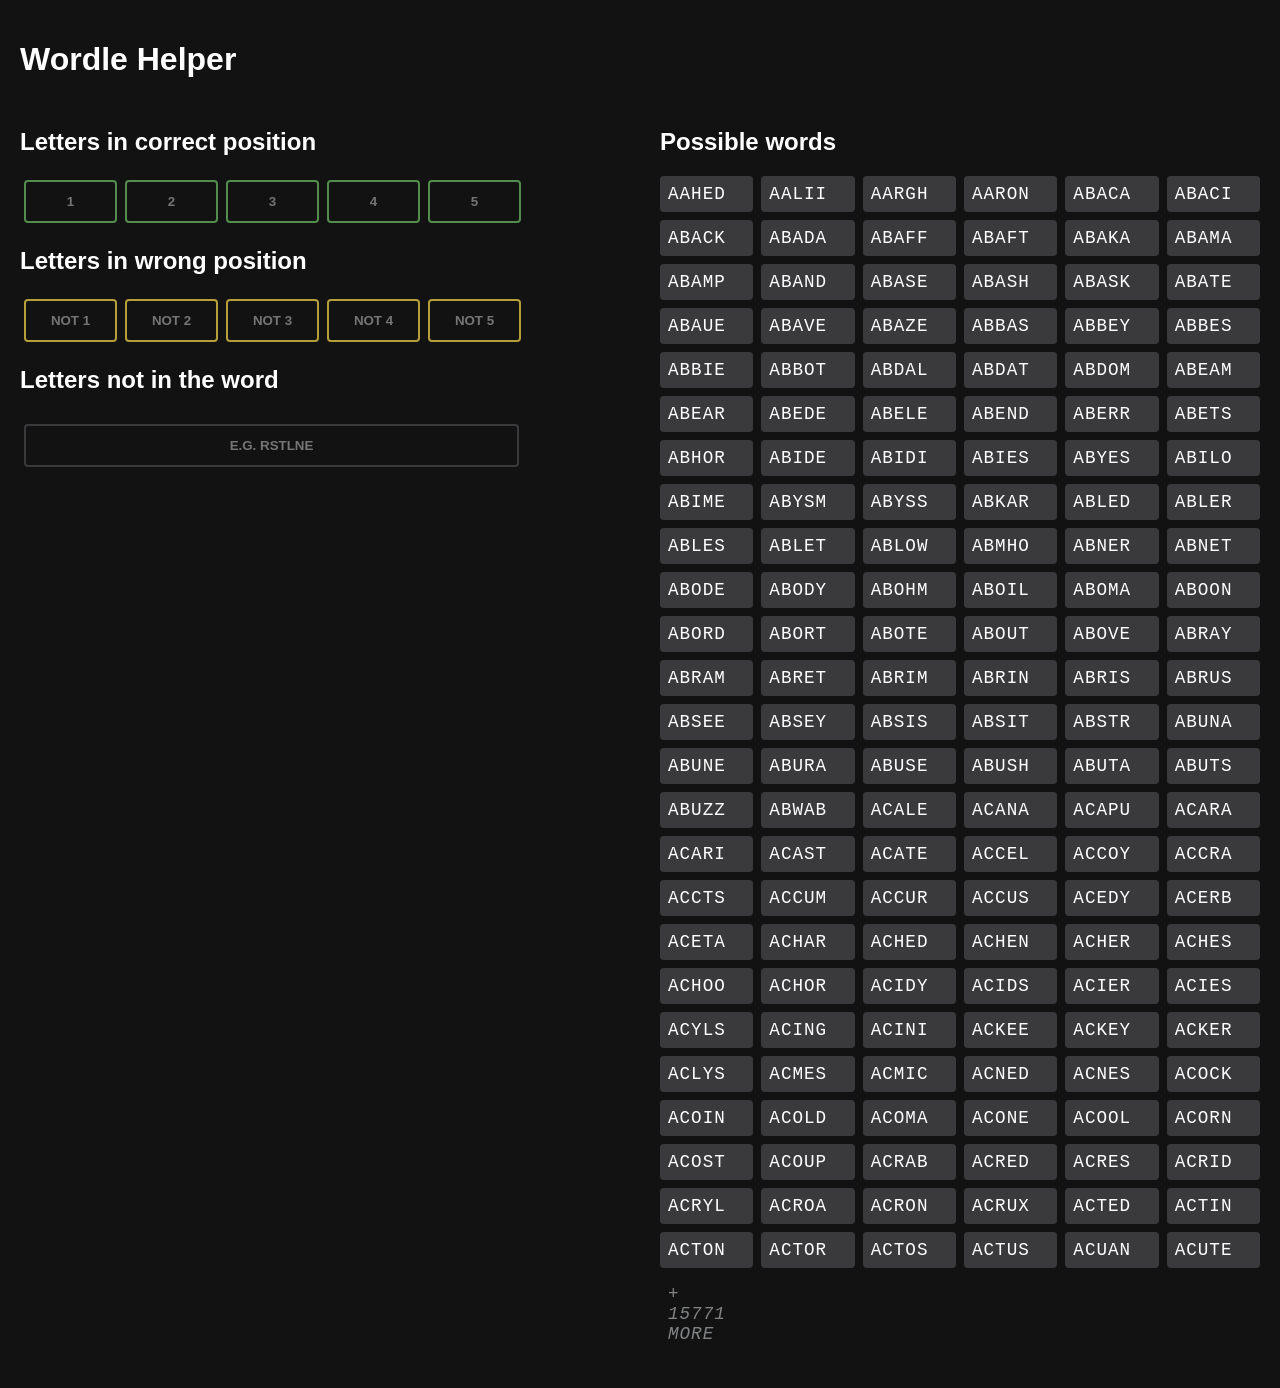
==== index.html @ f01f0f47 "wordle mukodokepes" ====
<!DOCTYPE html>
<html lang="en">
<head>
    <meta charset="UTF-8">
    <meta name="viewport" content="width=device-width, initial-scale=1.0">
    <link rel="stylesheet" href="style.css">
    <title>Wordle Helper</title>
</head>
<body>
    <h1>Wordle Helper</h1>
    <div class="row">
        <div class="column">
            <div class="input">
                <div class="greenPos">
                    <h2>Letters in correct position</h2>
                </div>
                <div class="yellowPos">
                    <h2>Letters in wrong position</h2>
                </div>
                <div class="grayPos">
                    <h2>Letters not in the word</h2>
                </div>
            </div>
        </div>
        <div class="column">
            <div class="output">
                <div class="results">
                    <h2>Possible words</h2>
                    <ul id="possibleWords"></ul>
                </div>
            </div>
        </div>
    </div>
    <script src="script.js"></script>
</body>
</html>
---- style.css ----
body {
    font-family: 'Segoe UI', Tahoma, Geneva, Verdana, sans-serif;
    background-color: #121213;
    color: #ffffff;
    margin: 0;
    padding: 20px;
}

h1 { margin-bottom: 30px; }

.row { display: flex; gap: 40px; justify-content: center; }
.column { flex: 1; max-width: 600px; }

input {
    margin: 4px;
    padding: 12px;
    border: 2px solid #3a3a3c;
    background: #121213;
    color: white;
    text-align: center;
    font-weight: bold;
    border-radius: 4px;
    text-transform: uppercase; 
}

.greenInput { border-color: #538d4e; width: 65px; }
.yellowInput { border-color: #b59f3b; width: 65px; }
.grayInput { border-color: #3a3a3c; width: 467px; margin-top: 10px; }

#possibleWords {
    display: grid;
    grid-template-columns: repeat(auto-fill, minmax(80px, 1fr));
    gap: 8px;
    list-style: none;
    padding: 0;
}

#possibleWords li {
    background: #3a3a3c;
    padding: 8px;
    border-radius: 4px;
    font-family: monospace;
    text-transform: uppercase;
    font-size: 1.1rem;
    letter-spacing: 1px;
}

.more-count {
    background: transparent !important;
    color: #818384;
    font-style: italic;
}

@media only screen and (max-width:1075px) {
    .row { display: block; }
    .column { max-width: 100%; }
}
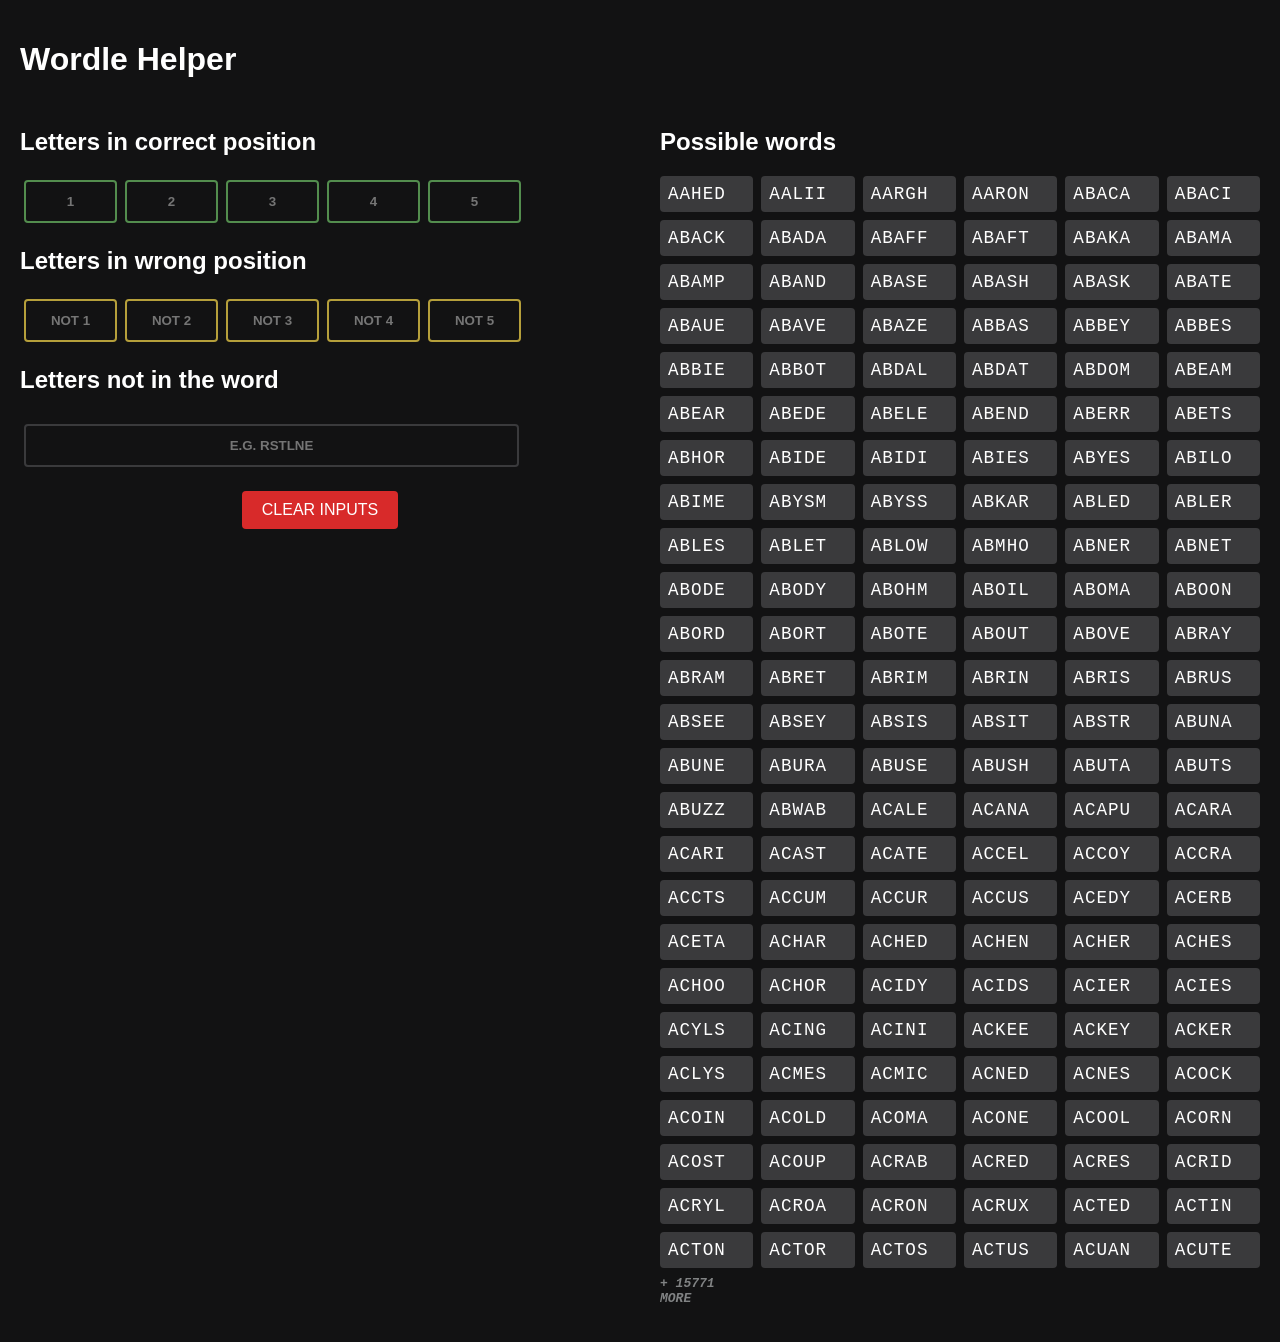
==== commit ccf592a2: "javitas" ====
--- a/index.html
+++ b/index.html
@@ -20,6 +20,9 @@
                 <div class="grayPos">
                     <h2>Letters not in the word</h2>
                 </div>
+                <div class="defaultPos">
+                    <button id="clearButton">Clear Inputs</button>
+                </div>
             </div>
         </div>
         <div class="column">
--- a/style.css
+++ b/style.css
@@ -37,12 +37,18 @@
 
 #possibleWords li {
     background: #3a3a3c;
+    font-family: monospace;
+    text-transform: uppercase;
     padding: 8px;
     border-radius: 4px;
+    font-size: 1.1rem;
+    letter-spacing: 1px;
+}
+
+#possibleWords strong {
+    background: #3a3a3c;
     font-family: monospace;
     text-transform: uppercase;
-    font-size: 1.1rem;
-    letter-spacing: 1px;
 }
 
 .more-count {
@@ -51,7 +57,33 @@
     font-style: italic;
 }
 
-@media only screen and (max-width:1075px) {
+.defaultPos {
+    display: flex;
+    justify-content: center;
+    margin-top: 20px;
+}
+
+button {
+    font-family: 'Segoe UI', Tahoma, Geneva, Verdana, sans-serif;
+    font-size: 1rem;
+    padding: 10px 20px;
+    background-color: rgb(216, 42, 42);
+    color: white;
+    border: none;
+    border-radius: 4px;
+    cursor: pointer;
+    text-transform: uppercase;
+}
+
+@media only screen and (max-width:1090px) {
     .row { display: block; }
     .column { max-width: 100%; }
+    .grayInput { width: 90%; }
+    .greenInput { max-width: 12%; }
+    .yellowInput { max-width: 12%; }
+}
+
+@media only screen and (max-width:490px) {
+    .greenInput { max-width: 90%; width: 90%; }
+    .yellowInput { max-width: 90%; width: 90%; }
 }
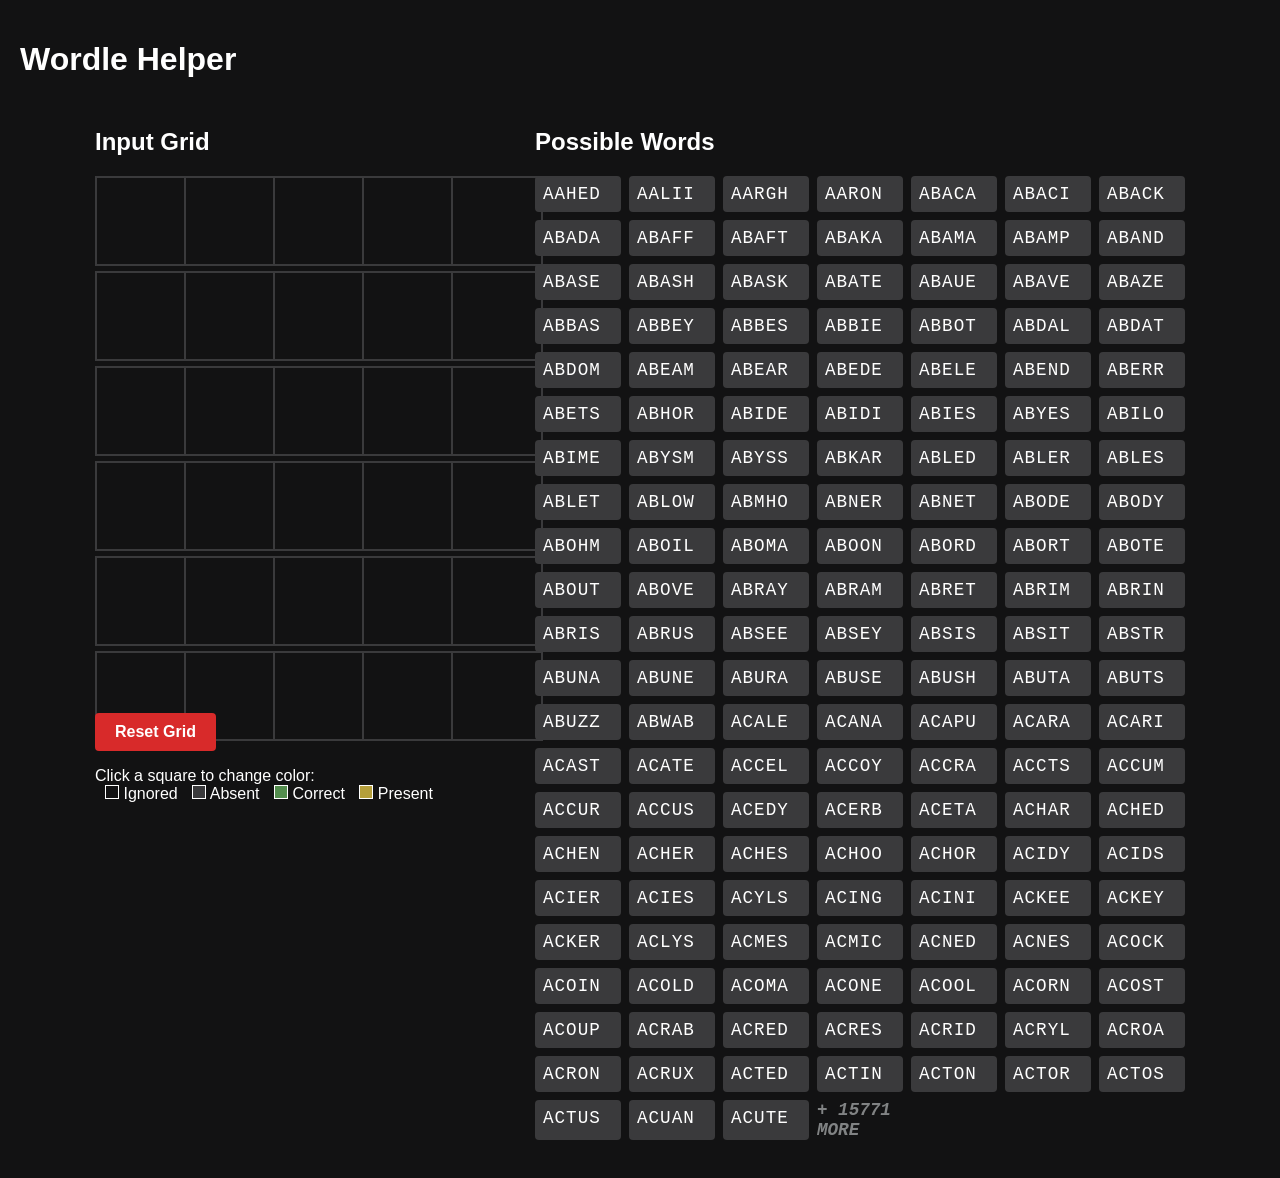
==== commit 7e82813d: "uj inputfelulet" ====
--- a/index.html
+++ b/index.html
@@ -9,28 +9,23 @@
 <body>
     <h1>Wordle Helper</h1>
     <div class="row">
-        <div class="column">
-            <div class="input">
-                <div class="greenPos">
-                    <h2>Letters in correct position</h2>
-                </div>
-                <div class="yellowPos">
-                    <h2>Letters in wrong position</h2>
-                </div>
-                <div class="grayPos">
-                    <h2>Letters not in the word</h2>
-                </div>
-                <div class="defaultPos">
-                    <button id="clearButton">Clear Inputs</button>
-                </div>
+        <div class="columnLeft">
+            <h2>Input Grid</h2>
+            <div id="wordle-grid"></div>
+            <div class="controls">
+                <button id="clearButton">Reset Grid</button>
+                <p class="instruction">Click a square to change color: <br> 
+                    <span class="square-ref black"></span> Ignored 
+                    <span class="square-ref gray"></span> Absent 
+                    <span class="square-ref green"></span> Correct 
+                    <span class="square-ref yellow"></span> Present
+                </p>
             </div>
         </div>
-        <div class="column">
+        <div class="columnRight">
             <div class="output">
-                <div class="results">
-                    <h2>Possible words</h2>
-                    <ul id="possibleWords"></ul>
-                </div>
+                <h2>Possible Words</h2>
+                <ul id="possibleWords"></ul>
             </div>
         </div>
     </div>
--- a/style.css
+++ b/style.css
@@ -9,23 +9,35 @@
 h1 { margin-bottom: 30px; }
 
 .row { display: flex; gap: 40px; justify-content: center; }
-.column { flex: 1; max-width: 600px; }
+.columnLeft { flex: 1; max-width: 400px; }
+.columnRight { flex: 1; max-width: 650px; }
 
-input {
-    margin: 4px;
-    padding: 12px;
+#wordle-grid {
+    display: grid;
+    grid-template-columns: repeat(5, 1fr);
+    gap: 5px;
+    margin-bottom: 20px;
+}
+
+.tile {
+    width: 100%;
+    aspect-ratio: 1;
     border: 2px solid #3a3a3c;
     background: #121213;
     color: white;
+    font-size: 2rem;
+    font-weight: bold;
+    text-transform: uppercase;
     text-align: center;
-    font-weight: bold;
-    border-radius: 4px;
-    text-transform: uppercase; 
+    cursor: pointer;
+    user-select: none;
+    transition: background 0.2s;
 }
 
-.greenInput { border-color: #538d4e; width: 65px; }
-.yellowInput { border-color: #b59f3b; width: 65px; }
-.grayInput { border-color: #3a3a3c; width: 467px; margin-top: 10px; }
+.tile[data-state="0"] { border-color: #3a3a3c; }
+.tile[data-state="1"] { background-color: #3a3a3c; border-color: #3a3a3c; }
+.tile[data-state="2"] { background-color: #538d4e; border-color: #538d4e; }
+.tile[data-state="3"] { background-color: #b59f3b; border-color: #b59f3b; }
 
 #possibleWords {
     display: grid;
@@ -33,6 +45,7 @@
     gap: 8px;
     list-style: none;
     padding: 0;
+    font-size: 1.1rem;
 }
 
 #possibleWords li {
@@ -41,7 +54,6 @@
     text-transform: uppercase;
     padding: 8px;
     border-radius: 4px;
-    font-size: 1.1rem;
     letter-spacing: 1px;
 }
 
@@ -51,17 +63,17 @@
     text-transform: uppercase;
 }
 
-.more-count {
+.moreCount {
     background: transparent !important;
     color: #818384;
     font-style: italic;
 }
 
-.defaultPos {
-    display: flex;
-    justify-content: center;
-    margin-top: 20px;
-}
+.square-ref { display: inline-block; width: 12px; height: 12px; margin-left: 10px; border: 1px solid white; }
+.black { background: #121213; }
+.gray { background: #3a3a3c; }
+.green { background: #538d4e; }
+.yellow { background: #b59f3b; }
 
 button {
     font-family: 'Segoe UI', Tahoma, Geneva, Verdana, sans-serif;
@@ -72,18 +84,11 @@
     border: none;
     border-radius: 4px;
     cursor: pointer;
-    text-transform: uppercase;
+    font-weight: bold;
 }
 
-@media only screen and (max-width:1090px) {
+
+@media only screen and (max-width:775px) {
     .row { display: block; }
-    .column { max-width: 100%; }
-    .grayInput { width: 90%; }
-    .greenInput { max-width: 12%; }
-    .yellowInput { max-width: 12%; }
-}
-
-@media only screen and (max-width:490px) {
-    .greenInput { max-width: 90%; width: 90%; }
-    .yellowInput { max-width: 90%; width: 90%; }
+    .columnRight { max-width: 100%; }
 }
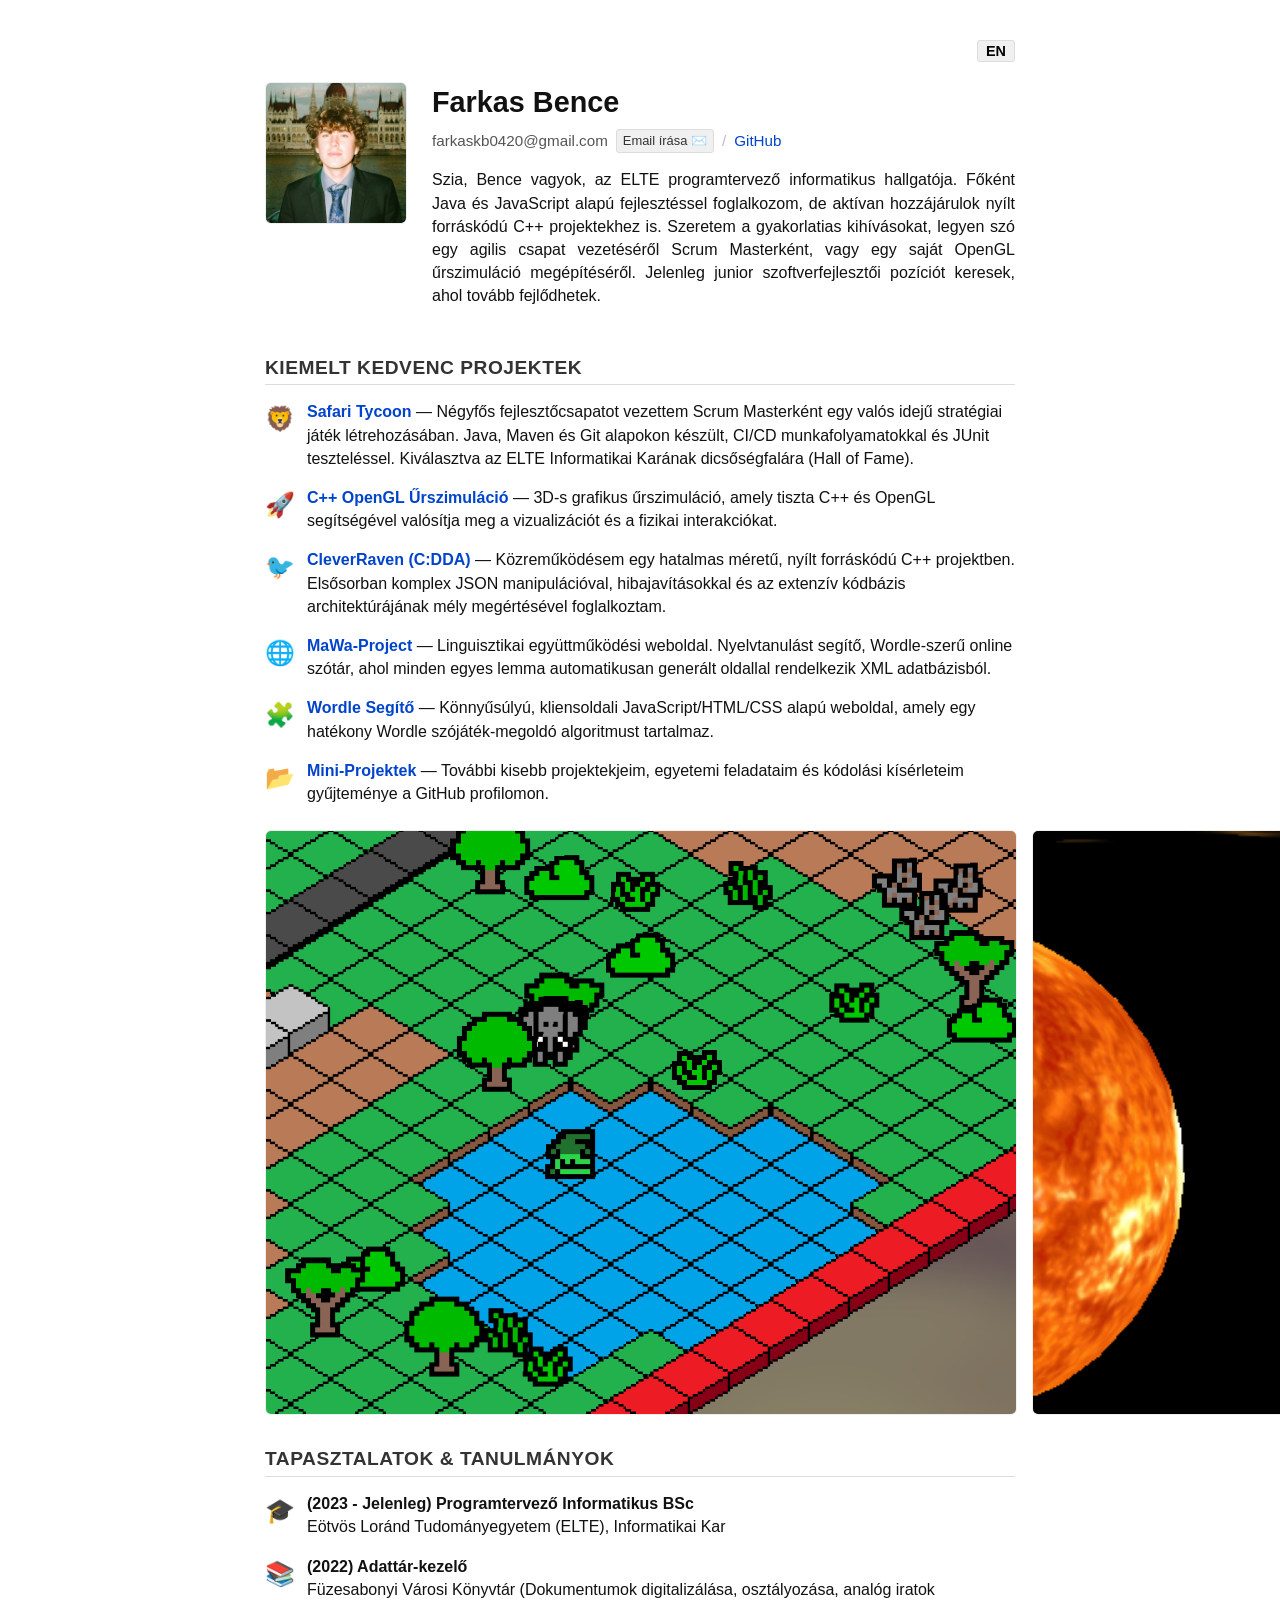
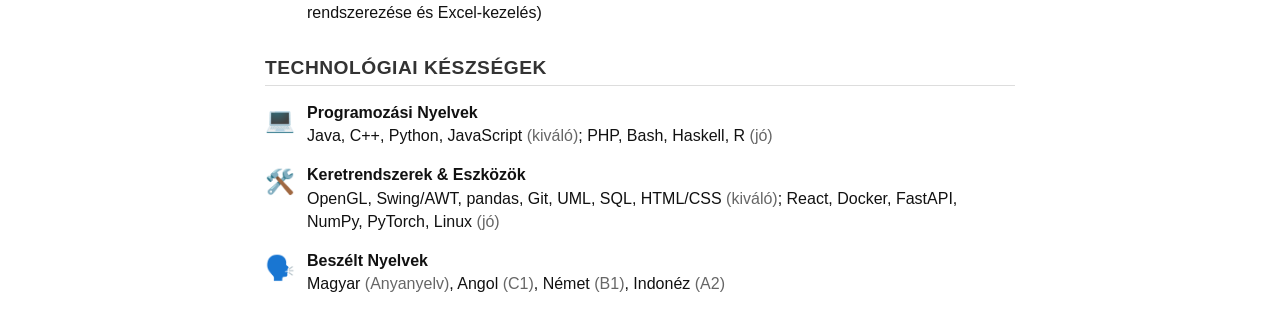
==== commit 62b54d34: "my page" ====
--- a/index.html
+++ b/index.html
@@ -1,34 +1,390 @@
 <!DOCTYPE html>
-<html lang="en">
+<html lang="hu">
 <head>
     <meta charset="UTF-8">
     <meta name="viewport" content="width=device-width, initial-scale=1.0">
-    <link rel="stylesheet" href="style.css">
-    <title>Wordle Helper</title>
+    <meta name="description" content="Farkas Bence - Programtervező Informatikus hallgató és junior szoftverfejlesztő portfóliója.">
+    <title>Farkas Bence - Portfolio</title>
+    <style>
+        body {
+            font-family: -apple-system, BlinkMacSystemFont, "Segoe UI", Roboto, Helvetica, Arial, sans-serif;
+            max-width: 750px;
+            margin: 40px auto;
+            padding: 0 20px;
+            line-height: 1.45;
+            color: #111;
+            background-color: #fff;
+        }
+        a {
+            color: #0044cc;
+            text-decoration: none;
+        }
+        a:hover {
+            text-decoration: underline;
+        }
+        h1 {
+            font-size: 1.8em;
+            margin-top: 0;
+            margin-bottom: 5px;
+            font-weight: 700;
+        }
+        h2 {
+            font-size: 1.2em;
+            margin-top: 30px;
+            margin-bottom: 15px;
+            border-bottom: 1px solid #ddd;
+            padding-bottom: 3px;
+            text-transform: uppercase;
+            letter-spacing: 0.5px;
+            color: #333;
+        }
+        .header-links {
+            margin-bottom: 15px;
+            font-size: 0.95em;
+            color: #555;
+            display: flex;
+            align-items: center;
+            flex-wrap: wrap;
+            gap: 8px;
+        }
+        .header-links span.divider {
+            color: #bbb;
+        }
+        .btn {
+            background: #f0f0f0;
+            border: 1px solid #ddd;
+            padding: 2px 6px;
+            border-radius: 3px;
+            font-size: 0.85em;
+            color: #333;
+            text-decoration: none;
+            transition: background 0.2s;
+        }
+        .btn:hover {
+            background: #e5e5e5;
+            text-decoration: none;
+        }
+        .lang-switch {
+            float: right;
+            font-size: 0.9em;
+            background: #f0f0f0;
+            padding: 2px 8px;
+            border-radius: 3px;
+            cursor: pointer;
+            border: 1px solid #ddd;
+            font-weight: bold;
+            margin-bottom: 20px;
+        }
+        .lang-switch:hover {
+            background: #e5e5e5;
+        }
+        
+        /* profile layout */
+        .profile-container {
+            display: flex;
+            align-items: flex-start;
+            gap: 25px;
+            margin-bottom: 30px;
+            clear: both;
+        }
+        .profile-pic {
+            width: 140px;
+            border-radius: 6px;
+            border: 1px solid #eee;
+            flex-shrink: 0;
+        }
+        .profile-content {
+            flex-grow: 1;
+        }
+        .about-text {
+            margin-top: 0;
+            text-align: justify;
+        }
+
+        /* language display rules */
+        html[lang="hu"] .en { display: none !important; }
+        html[lang="en"] .hu { display: none !important; }
+
+        /* item layout */
+        .item-row {
+            display: table;
+            width: 100%;
+            margin-bottom: 16px;
+        }
+        .item-icon {
+            display: table-cell;
+            vertical-align: top;
+            width: 42px;
+            font-size: 1.5em;
+            padding-top: 2px;
+        }
+        .item-desc {
+            display: table-cell;
+            vertical-align: top;
+        }
+        .item-title {
+            font-weight: bold;
+        }
+
+        /* project gallery */
+        .project-gallery {
+            display: flex;
+            gap: 15px;
+            margin-top: 25px;
+            margin-bottom: 10px;
+        }
+        .project-gallery img {
+            flex: 1;
+            width: 100%;
+            aspect-ratio: 450 / 350;
+            object-fit: cover;
+            border-radius: 6px;
+            border: 1px solid #eee;
+        }
+
+        /* phone mode */
+        @media (max-width: 600px) {
+            .profile-container {
+                flex-direction: column;
+                align-items: center;
+                text-align: center;
+            }
+            .header-links {
+                justify-content: center;
+            }
+            .about-text {
+                text-align: left;
+            }
+            .project-gallery {
+                flex-direction: column;
+            }
+            .project-gallery img {
+                max-width: 450px;
+                margin: 0 auto;
+            }
+        }
+    </style>
+    <script>
+        function toggleLanguage() {
+            const htmlTag = document.documentElement;
+            const currentLang = htmlTag.getAttribute('lang');
+            const newLang = currentLang === 'hu' ? 'en' : 'hu';
+            htmlTag.setAttribute('lang', newLang);
+            document.getElementById('lang-btn').innerText = newLang === 'hu' ? 'EN' : 'HU';
+            localStorage.setItem('preferred-lang', newLang);
+        }
+
+        // load saved preferred language
+        window.addEventListener('DOMContentLoaded', () => {
+            const savedLang = localStorage.getItem('preferred-lang');
+            if (savedLang) {
+                document.documentElement.setAttribute('lang', savedLang);
+                document.getElementById('lang-btn').innerText = savedLang === 'hu' ? 'EN' : 'HU';
+            }
+        });
+    </script>
 </head>
 <body>
-    <h1>Wordle Helper</h1>
-    <div class="row">
-        <div class="columnLeft">
-            <h2>Input Grid</h2>
-            <div id="wordle-grid"></div>
-            <div class="controls">
-                <button id="clearButton">Reset Grid</button>
-                <p class="instruction">Click a square to change color: <br> 
-                    <span class="square-ref black"></span> Ignored 
-                    <span class="square-ref gray"></span> Absent 
-                    <span class="square-ref green"></span> Correct 
-                    <span class="square-ref yellow"></span> Present
-                </p>
+
+    <button id="lang-btn" class="lang-switch" onclick="toggleLanguage()">EN</button>
+
+    <div class="profile-container">
+        <!-- profile -->
+        <img src="profile.jpg" alt="Farkas Bence" class="profile-pic">
+        
+        <div class="profile-content">
+            <h1>Farkas Bence</h1>
+            
+            <!-- contact -->
+            <div class="header-links">
+                <span>farkaskb0420@gmail.com</span>
+                <a href="mailto:farkaskb0420@gmail.com" class="btn hu">Email írása ✉️</a>
+                <a href="mailto:farkaskb0420@gmail.com" class="btn en">Draft Email ✉️</a>
+                <span class="divider">/</span>
+                <a href="https://github.com/FarkasKBence" target="_blank">GitHub</a>
+                <!-- <span class="divider">/</span>
+                <a href="CV_FarkasBence.pdf" target="_blank" class="btn hu">PDF Önéletrajz 📄</a>
+                <a href="CV_FarkasBence.pdf" target="_blank" class="btn en">PDF Resume 📄</a> -->
             </div>
-        </div>
-        <div class="columnRight">
-            <div class="output">
-                <h2>Possible Words</h2>
-                <ul id="possibleWords"></ul>
-            </div>
-        </div>
-    </div>
-    <script src="script.js"></script>
+
+            <p class="about-text hu">
+                Szia, Bence vagyok, az ELTE programtervező informatikus hallgatója. Főként Java és JavaScript alapú fejlesztéssel foglalkozom, de aktívan hozzájárulok nyílt forráskódú C++ projektekhez is. Szeretem a gyakorlatias kihívásokat, legyen szó egy agilis csapat vezetéséről Scrum Masterként, vagy egy saját OpenGL űrszimuláció megépítéséről. Jelenleg junior szoftverfejlesztői pozíciót keresek, ahol tovább fejlődhetek.
+            </p>
+            <p class="about-text en">
+                Hi, I'm Bence, a Computer Science student at ELTE. I focus on Java and JavaScript development, while also actively contributing to open-source C++ projects. I enjoy hands-on challenges, whether that involves leading an agile team as a Scrum Master or building a custom OpenGL space simulation from scratch. I am currently seeking a junior software developer role to further grow my skills.
+            </p>
+        </div>
+    </div>
+
+    <h2 class="hu">Kiemelt Kedvenc Projektek</h2>
+    <h2 class="en">Featured Pet Projects</h2>
+
+    <!-- Safari Tycoon -->
+    <div class="item-row">
+        <div class="item-icon">🦁</div>
+        <div class="item-desc">
+            <span class="item-title">
+                <a href="https://szofttech.inf.elte.hu/hall-of-fame/a-legenyseg" target="_blank">Safari Tycoon</a>
+            </span> — 
+            <span class="hu">Négyfős fejlesztőcsapatot vezettem Scrum Masterként egy valós idejű stratégiai játék létrehozásában. Java, Maven és Git alapokon készült, CI/CD munkafolyamatokkal és JUnit teszteléssel. Kiválasztva az ELTE Informatikai Karának dicsőségfalára (Hall of Fame).</span>
+            <span class="en">I led a group of four in developing a real-time tycoon/strategy game as a Scrum Master. Developed in Java using Maven and Git with CI/CD pipelines and JUnit testing. Selected for the ELTE Faculty of Informatics Hall of Fame.</span>
+        </div>
+    </div>
+
+    <!-- OpenGL space simulator -->
+    <div class="item-row">
+        <div class="item-icon">🚀</div>
+        <div class="item-desc">
+            <span class="item-title">
+                <a class="hu" href="https://github.com/FarkasKBence/Projects/tree/main/C%26C%2B%2B/solarsystem" target="_blank">C++ OpenGL Űrszimuláció</a>
+                <a class="en" href="https://github.com/FarkasKBence/Projects/tree/main/C%26C%2B%2B/solarsystem" target="_blank">C++ OpenGL Space Simulation</a>
+            </span> — 
+            <span class="hu">3D-s grafikus űrszimuláció, amely tiszta C++ és OpenGL segítségével valósítja meg a vizualizációt és a fizikai interakciókat.</span>
+            <span class="en">3D graphical space simulation built from scratch using C++ and OpenGL, implementing hardware-accelerated rendering and physics.</span>
+        </div>
+    </div>
+
+    <!-- CleverRaven -->
+    <div class="item-row">
+        <div class="item-icon">🐦</div>
+        <div class="item-desc">
+            <span class="item-title">
+                <a href="https://github.com/CleverRaven/Cataclysm-DDA/pulls?q=is%3Apr+author%3AFarkasKBence+is%3Aclosed" target="_blank">CleverRaven (C:DDA)</a>
+            </span> — 
+            <span class="hu">Közreműködésem egy hatalmas méretű, nyílt forráskódú C++ projektben. Elsősorban komplex JSON manipulációval, hibajavításokkal és az extenzív kódbázis architektúrájának mély megértésével foglalkoztam.</span>
+            <span class="en">My contributions to a large-scale open-source C++ project. Focused on complex JSON manipulation, bug fixes, and parsing extensive codebases.</span>
+        </div>
+    </div>
+
+    <!-- MaWa Project -->
+    <div class="item-row">
+        <div class="item-icon">🌐</div>
+        <div class="item-desc">
+            <span class="item-title">
+                <a href="https://mawa-project.github.io/Hungarian-Javanese-Wordle-Dictionary/index.html" target="_blank">MaWa-Project</a>
+            </span> — 
+            <span class="hu">Linguisztikai együttműködési weboldal. Nyelvtanulást segítő, Wordle-szerű online szótár, ahol minden egyes lemma automatikusan generált oldallal rendelkezik XML adatbázisból.</span>
+            <span class="en">Linguistic collaboration website. A Wordle-like online dictionary intended to aid language learning, with auto-generated pages for every lemma stored in XML.</span>
+        </div>
+    </div>
+
+    <!-- wordle helper -->
+    <div class="item-row">
+        <div class="item-icon">🧩</div>
+        <div class="item-desc">
+            <span class="item-title">
+                <a class="hu" href="wordle/index.html" target="_blank">Wordle Segítő</a>
+                <a class="en" href="wordle/index.html" target="_blank">Wordle Helper</a>
+            </span> — 
+            <span class="hu">Könnyűsúlyú, kliensoldali JavaScript/HTML/CSS alapú weboldal, amely egy hatékony Wordle szójáték-megoldó algoritmust tartalmaz.</span>
+            <span class="en">Lightweight, client-side JavaScript/HTML/CSS single-page application that implements an optimized algorithm to solve Wordle puzzles.</span>
+        </div>
+    </div>
+    
+    <!-- small projects -->
+    <div class="item-row">
+        <div class="item-icon">📂</div>
+        <div class="item-desc">
+            <span class="item-title">
+                <a class="hu" href="https://github.com/FarkasKBence/Projects" target="_blank">Mini-Projektek</a>
+                <a class="en" href="https://github.com/FarkasKBence/Projects" target="_blank">Mini Projects</a>
+            </span> — 
+            <span class="hu">További kisebb projektekjeim, egyetemi feladataim és kódolási kísérleteim gyűjteménye a GitHub profilomon.</span>
+            <span class="en">A collective repository of various smaller projects, university assignments, and coding experiments of mine hosted on my GitHub profile.</span>
+        </div>
+    </div>
+
+    <!-- gallery -->
+    <div class="project-gallery">
+        <img src="safari_small.png" alt="Safari Tycoon">
+        <img src="universe_small.png" alt="Space Simulation">
+        <img src="tree_small.png" alt="Mini Projects">
+    </div>
+
+
+    <h2 class="hu">Tapasztalatok & Tanulmányok</h2>
+    <h2 class="en">Experience & Education</h2>
+    
+    <!-- university -->
+    <div class="item-row">
+        <div class="item-icon">🎓</div>
+        <div class="item-desc">
+            <span class="item-title hu">(2023 - Jelenleg) Programtervező Informatikus BSc</span>
+            <span class="item-title en">(2023 - Present) BSc in Computer Science</span><br>
+            <span class="hu">Eötvös Loránd Tudományegyetem (ELTE), Informatikai Kar</span>
+            <span class="en">Eötvös Loránd University (ELTE), Faculty of Informatics</span>
+        </div>
+    </div>
+
+    <!-- library -->
+    <div class="item-row">
+        <div class="item-icon">📚</div>
+        <div class="item-desc">
+            <span class="item-title hu">(2022) Adattár-kezelő</span>
+            <span class="item-title en">(2022) Data Archivist</span><br>
+            <span class="hu">Füzesabonyi Városi Könyvtár (Dokumentumok digitalizálása, osztályozása, analóg iratok rendszerezése és Excel-kezelés)</span>
+            <span class="en">Füzesabony Public Library (Document digitization, classification, analog record organization & migration, Excel management)</span>
+        </div>
+    </div>
+
+
+    <h2 class="hu">Technológiai Készségek</h2>
+    <h2 class="en">Technical Skills</h2>
+    
+    <!-- code languages -->
+    <div class="item-row">
+        <div class="item-icon">💻</div>
+        <div class="item-desc">
+            <span class="item-title hu">Programozási Nyelvek</span>
+            <span class="item-title en">Programming Languages</span><br>
+            <span class="hu">
+                Java, C++, Python, JavaScript <span style="color:#666;">(kiváló)</span>; 
+                PHP, Bash, Haskell, R <span style="color:#666;">(jó)</span>
+            </span>
+            <span class="en">
+                Java, C++, Python, JavaScript <span style="color:#666;">(excellent)</span>; 
+                PHP, Bash, Haskell, R <span style="color:#666;">(good)</span>
+            </span>
+        </div>
+    </div>
+
+    <!-- extra knowledge -->
+    <div class="item-row">
+        <div class="item-icon">🛠️</div>
+        <div class="item-desc">
+            <span class="item-title hu">Keretrendszerek & Eszközök</span>
+            <span class="item-title en">Frameworks & Tools</span><br>
+            <span class="hu">
+                OpenGL, Swing/AWT, pandas, Git, UML, SQL, HTML/CSS <span style="color:#666;">(kiváló)</span>; 
+                React, Docker, FastAPI, NumPy, PyTorch, Linux <span style="color:#666;">(jó)</span>
+            </span>
+            <span class="en">
+                OpenGL, Swing/AWT, pandas, Git, UML, SQL, HTML/CSS <span style="color:#666;">(excellent)</span>; 
+                React, Docker, FastAPI, NumPy, PyTorch, Linux <span style="color:#666;">(good)</span>
+            </span>
+        </div>
+    </div>
+
+    <!-- spoken languages -->
+    <div class="item-row">
+        <div class="item-icon">🗣️</div>
+        <div class="item-desc">
+            <span class="item-title hu">Beszélt Nyelvek</span>
+            <span class="item-title en">Spoken Languages</span><br>
+            <span class="hu">
+                Magyar <span style="color:#666;">(Anyanyelv)</span>, 
+                Angol <span style="color:#666;">(C1)</span>, 
+                Német <span style="color:#666;">(B1)</span>, 
+                Indonéz <span style="color:#666;">(A2)</span>
+            </span>
+            <span class="en">
+                Hungarian <span style="color:#666;">(Native)</span>, 
+                English <span style="color:#666;">(C1)</span>, 
+                German <span style="color:#666;">(B1)</span>, 
+                Indonesian <span style="color:#666;">(A2)</span>
+            </span>
+        </div>
+    </div>
+
 </body>
 </html>
